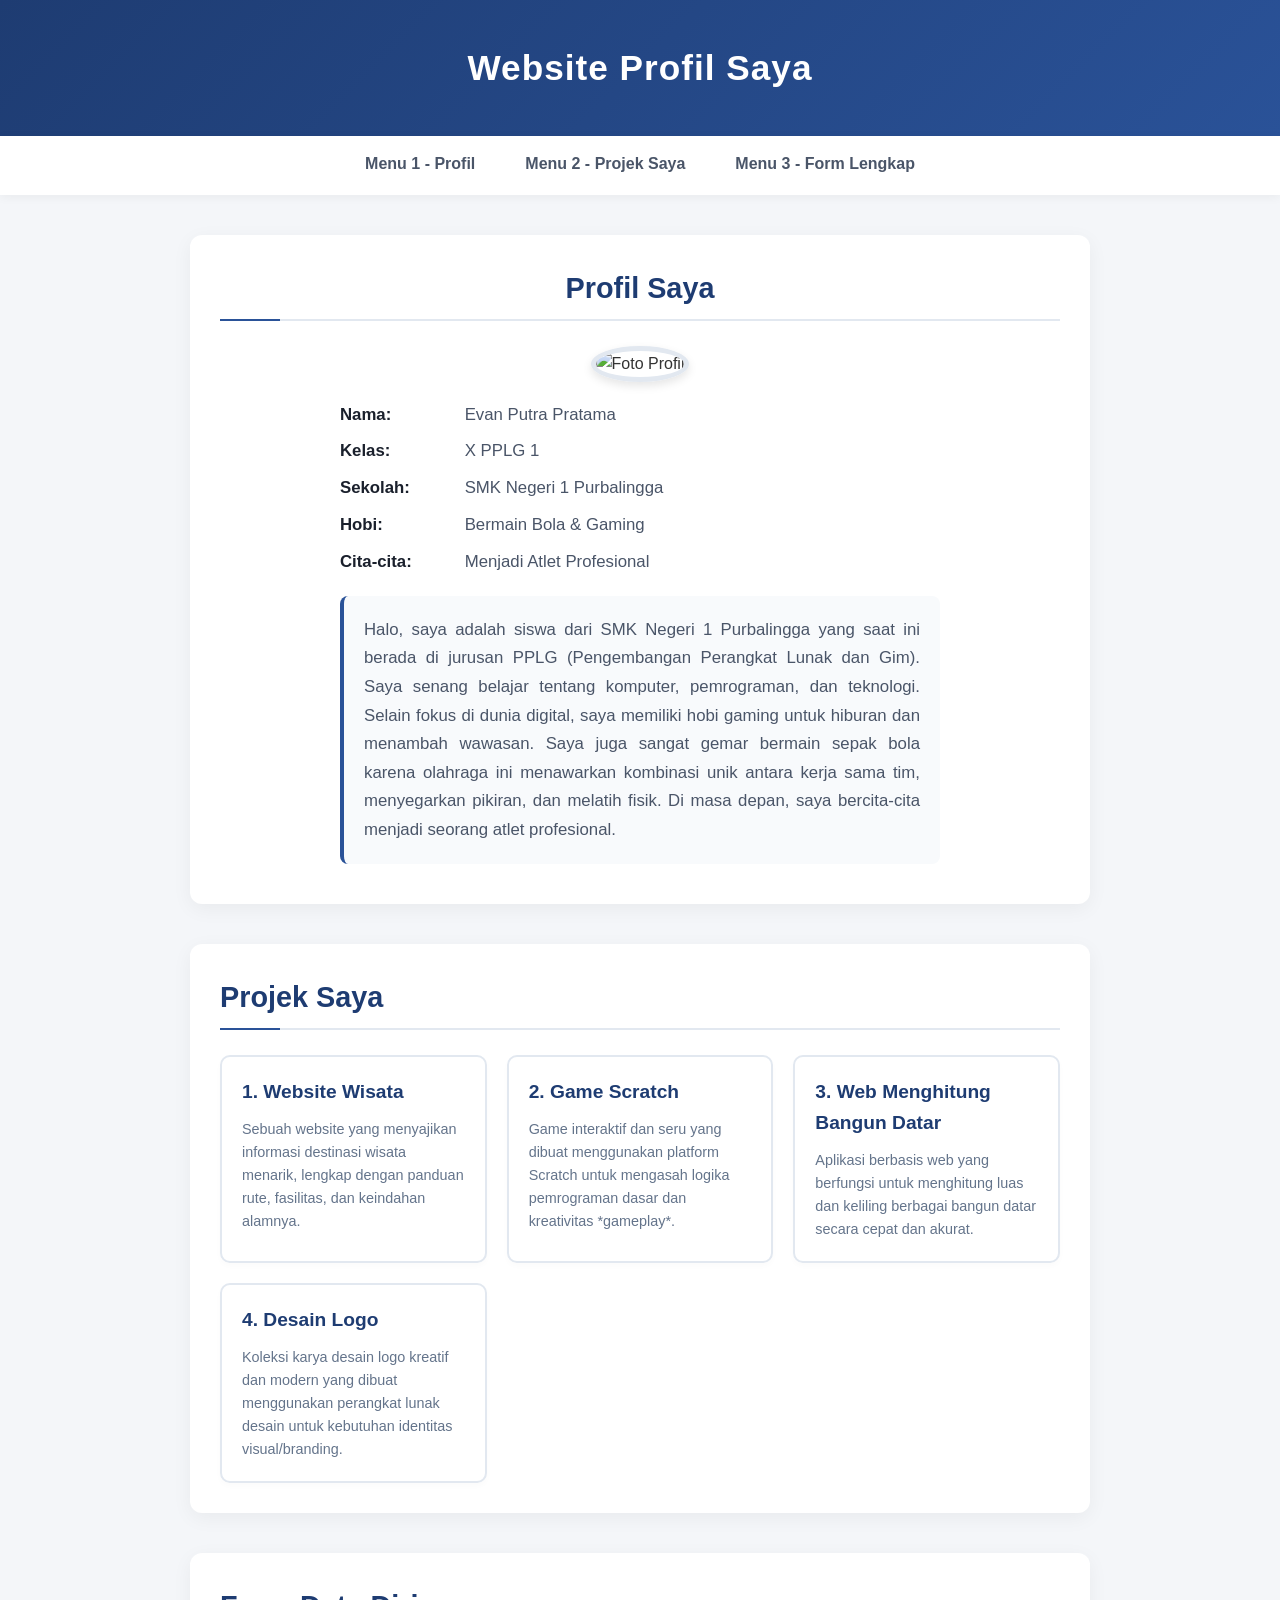
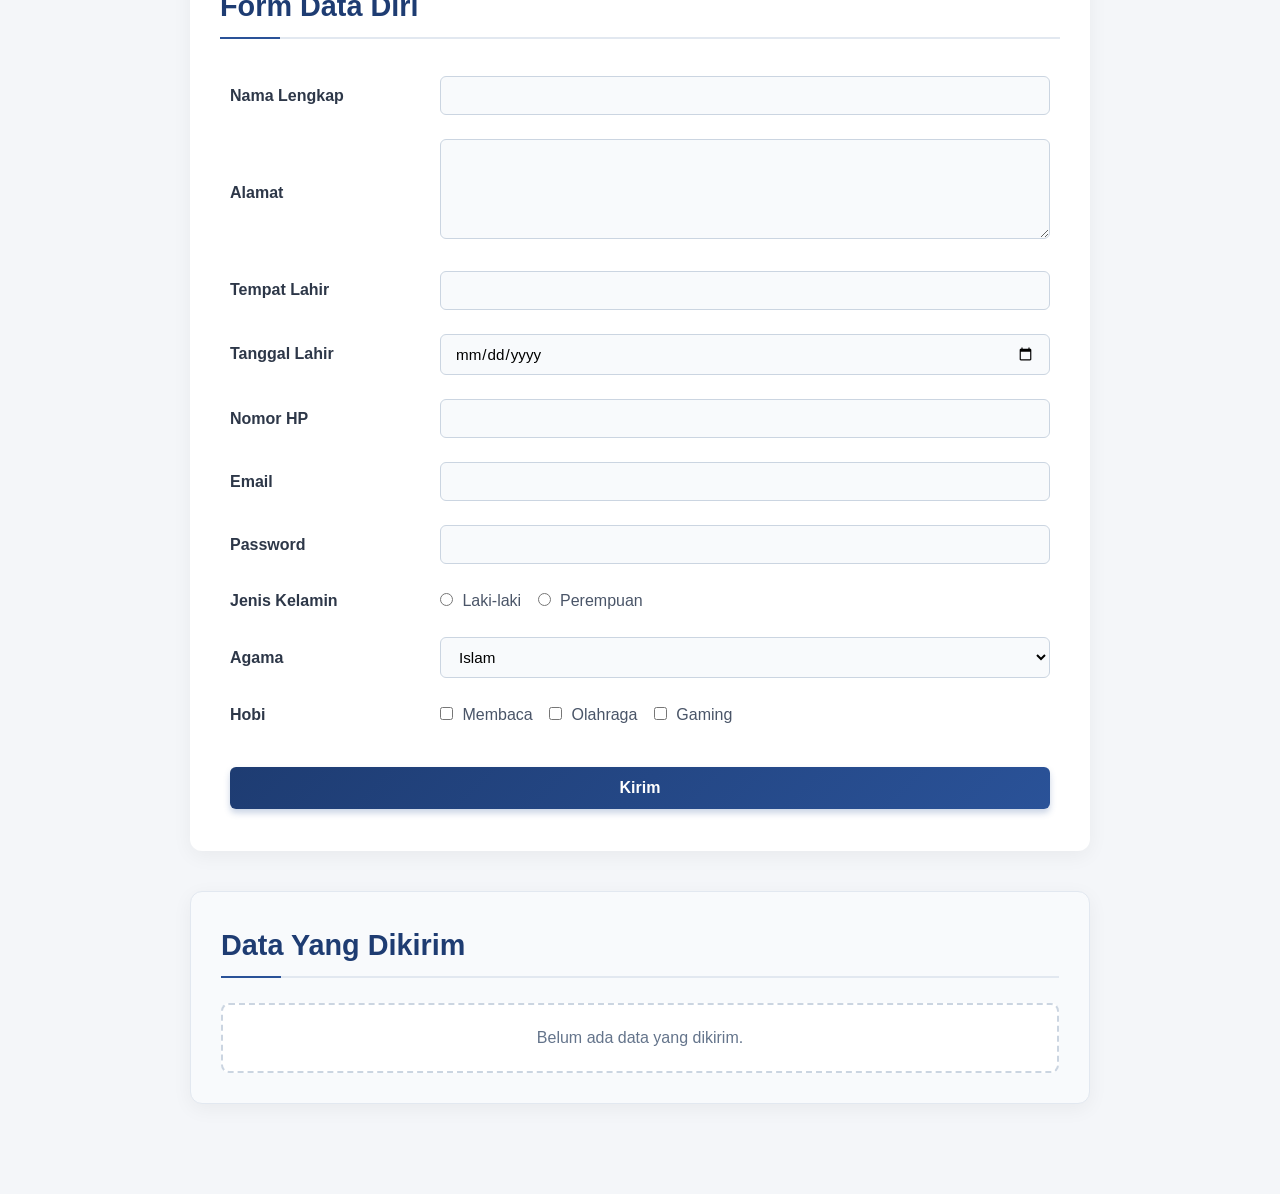
==== index.html @ 64e7a9c4 "Create index.html" ====
<!DOCTYPE html>
<html lang="id">
<head>
    <meta charset="UTF-8">
    <meta name="viewport" content="width=device-width, initial-scale=1.0">
    <title>Website Profil dan Form</title>
    <link rel="stylesheet" href="evan.css">
</head>
<body>

    <header>
        <h1>Website Profil Saya</h1>
    </header>

    <nav>
        <a href="#profil">Menu 1 - Profil</a>
        <a href="#projek">Menu 2 - Projek Saya</a> <a href="#form">Menu 3 - Form Lengkap</a>
    </nav>

    <section id="profil" class="profil">
        <h2>Profil Saya</h2>
        <img src="c:\Users\Hype AMD\Downloads\foto_png.png" alt="Foto Profil">
        <p><b>Nama:</b> Evan Putra Pratama</p>
        <p><b>Kelas:</b> X PPLG 1</p>
        <p><b>Sekolah:</b> SMK Negeri 1 Purbalingga</p>
        <p><b>Hobi:</b> Bermain Bola & Gaming</p>
        <p><b>Cita-cita:</b> Menjadi Atlet Profesional</p>
        <p>
            Halo, saya adalah siswa dari SMK Negeri 1 Purbalingga yang saat ini berada di jurusan PPLG (Pengembangan Perangkat Lunak dan Gim). 
            Saya senang belajar tentang komputer, pemrograman, dan teknologi. Selain fokus di dunia digital, saya memiliki hobi gaming 
            untuk hiburan dan menambah wawasan. Saya juga sangat gemar bermain sepak bola karena olahraga ini menawarkan kombinasi unik 
            antara kerja sama tim, menyegarkan pikiran, dan melatih fisik. Di masa depan, saya bercita-cita menjadi seorang atlet profesional.
        </p>
    </section>

    <section id="projek" class="projek-container">
        <h2>Projek Saya</h2>
        <div class="projek-grid">
            
            <div class="projek-item">
                <h3>1. Website Wisata</h3>
                <p>Sebuah website yang menyajikan informasi destinasi wisata menarik, lengkap dengan panduan rute, fasilitas, dan keindahan alamnya.</p>
                </div>

            <div class="projek-item">
                <h3>2. Game Scratch</h3>
                <p>Game interaktif dan seru yang dibuat menggunakan platform Scratch untuk mengasah logika pemrograman dasar dan kreativitas *gameplay*.</p>
            </div>

            <div class="projek-item">
                <h3>3. Web Menghitung Bangun Datar</h3>
                <p>Aplikasi berbasis web yang berfungsi untuk menghitung luas dan keliling berbagai bangun datar secara cepat dan akurat.</p>
            </div>

            <div class="projek-item">
                <h3>4. Desain Logo</h3>
                <p>Koleksi karya desain logo kreatif dan modern yang dibuat menggunakan perangkat lunak desain untuk kebutuhan identitas visual/branding.</p>
            </div>

        </div>
    </section>

    <section id="form">
        <h2>Form Data Diri</h2>
        <form id="mainForm">
            <table>
                <tr>
                    <td>Nama Lengkap</td>
                    <td><input type="text" id="inputNama" required></td>
                </tr>
                <tr>
                    <td>Alamat</td>
                    <td><textarea id="inputAlamat" required></textarea></td>
                </tr>
                <tr>
                    <td>Tempat Lahir</td>
                    <td><input type="text" id="inputTempat" required></td>
                </tr>
                <tr>
                    <td>Tanggal Lahir</td>
                    <td><input type="date" id="inputTanggal" required></td>
                </tr>
                <tr>
                    <td>Nomor HP</td>
                    <td><input type="tel" id="inputHP" required></td>
                </tr>
                <tr>
                    <td>Email</td>
                    <td><input type="email" id="inputEmail" required></td>
                </tr>
                <tr>
                    <td>Password</td>
                    <td><input type="password" id="inputPassword" required></td>
                </tr>
                <tr>
                    <td>Jenis Kelamin</td>
                    <td>
                        <input type="radio" name="jk" value="Laki-laki" required> Laki-laki
                        <input type="radio" name="jk" value="Perempuan"> Perempuan
                    </td>
                </tr>
                <tr>
                    <td>Agama</td>
                    <td>
                        <select id="inputAgama">
                            <option value="Islam">Islam</option>
                            <option value="Kristen">Kristen</option>
                            <option value="Katolik">Katolik</option>
                            <option value="Hindu">Hindu</option>
                            <option value="Buddha">Buddha</option>
                        </select>
                    </td>
                </tr>
                <tr>
                    <td>Hobi</td>
                    <td>
                        <input type="checkbox" name="hobi" value="Membaca"> Membaca
                        <input type="checkbox" name="hobi" value="Olahraga"> Olahraga
                        <input type="checkbox" name="hobi" value="Gaming"> Gaming
                    </td>
                </tr>
                <tr>
                    <td colspan="2">
                        <button type="submit">Kirim</button>
                    </td>
                </tr>
            </table>
        </form>
    </section>

    <section id="hasilData">
        <h2>Data Yang Dikirim</h2>
        <div id="output">
            <p>Belum ada data yang dikirim.</p>
        </div>
    </section>

    <script src="evan.js"></script>
</body>
</html>
---- evan.css ----
* {
    box-sizing: border-box;
    margin: 0;
    padding: 0;
}

body {
    font-family: 'Segoe UI', Tahoma, Geneva, Verdana, sans-serif;
    line-height: 1.6;
    color: #333333;
    background-color: #f4f6f9;
    padding-bottom: 50px;
}


header {
    background: linear-gradient(135deg, #1e3c72 0%, #2a5298 100%);
    color: #ffffff;
    text-align: center;
    padding: 40px 20px;
    box-shadow: 0 4px 15px rgba(0, 0, 0, 0.1);
}

header h1 {
    font-size: 2.2rem;
    letter-spacing: 1px;
    font-weight: 700;
}


nav {
    background-color: #ffffff;
    display: flex;
    justify-content: center;
    position: sticky;
    top: 0;
    z-index: 1000;
    box-shadow: 0 2px 10px rgba(0, 0, 0, 0.05);
}

nav a {
    display: block;
    color: #4a5568;
    padding: 15px 25px;
    text-decoration: none;
    font-weight: 600;
    transition: all 0.3s ease;
    border-bottom: 3px solid transparent;
}

nav a:hover {
    color: #2a5298;
    background-color: #f8fafc;
    border-bottom: 3px solid #2a5298;
}


section {
    max-width: 900px;
    margin: 40px auto;
    padding: 30px;
    background-color: #ffffff;
    border-radius: 12px;
    box-shadow: 0 5px 20px rgba(0, 0, 0, 0.05);
}

section h2 {
    color: #1e3c72;
    font-size: 1.8rem;
    margin-bottom: 25px;
    position: relative;
    padding-bottom: 8px;
    border-bottom: 2px solid #e2e8f0;
}

section h2::after {
    content: '';
    position: absolute;
    bottom: -2px;
    left: 0;
    width: 60px;
    height: 2px;
    background-color: #2a5298;
}


.profil {
    text-align: center;
}

.profil img {
    width: 180px;
    height: 180px;
    border-radius: 50%;
    object-fit: cover;
    margin-bottom: 20px;
    border: 5px solid #e2e8f0;
    box-shadow: 0 4px 10px rgba(0, 0, 0, 0.1);
    transition: transform 0.3s ease;
}

.profil img:hover {
    transform: scale(1.05);
}

.profil p {
    font-size: 1.05rem;
    margin-bottom: 10px;
    color: #4a5568;
    text-align: left;
    max-width: 600px;
    margin-left: auto;
    margin-right: auto;
}

.profil p b {
    color: #1a202c;
    display: inline-block;
    width: 120px;
}


.profil p:last-child {
    text-align: justify;
    margin-top: 20px;
    padding: 20px;
    background-color: #f8fafc;
    border-radius: 8px;
    border-left: 4px solid #2a5298;
    line-height: 1.7;
}


.projek-grid {
    display: grid;
    grid-template-columns: repeat(auto-fit, minmax(200px, 1fr));
    gap: 20px;
    margin-top: 20px;
}

.projek-item {
    background-color: #ffffff;
    border: 2px solid #e2e8f0; 
    border-radius: 10px;
    padding: 20px;
    box-shadow: 0 3px 6px rgba(0, 0, 0, 0.02);
    transition: all 0.3s ease;
}


.projek-item:hover {
    border-color: #2a5298;
    transform: translateY(-5px); 
    box-shadow: 0 10px 20px rgba(42, 82, 152, 0.12); 
}

.projek-item h3 {
    color: #1e3c72;
    font-size: 1.2rem;
    margin-bottom: 10px;
    font-weight: 600;
}

.projek-item p {
    color: #64748b;
    font-size: 0.9rem;
    line-height: 1.6;
}


form {
    width: 100%;
}

table {
    width: 100%;
    border-collapse: collapse;
}

td {
    padding: 12px 10px;
    vertical-align: middle;
    color: #4a5568;
}

td:first-child {
    width: 25%;
    font-weight: 600;
    color: #2d3748;
}

/* Desain Input Form */
input[type="text"],
input[type="date"],
input[type="tel"],
input[type="email"],
input[type="password"],
textarea,
select {
    width: 100%;
    padding: 10px 14px;
    border: 1px solid #cbd5e1;
    border-radius: 6px;
    font-family: inherit;
    font-size: 0.95rem;
    background-color: #f8fafc;
    transition: all 0.3s ease;
}

/* Efek saat form diklik/fokus */
input:focus,
textarea:focus,
select:focus {
    outline: none;
    border-color: #2a5298;
    background-color: #ffffff;
    box-shadow: 0 0 0 3px rgba(42, 82, 152, 0.15);
}

textarea {
    height: 100px;
    resize: vertical;
}


input[type="radio"],
input[type="checkbox"] {
    margin-right: 5px;
    margin-left: 12px;
    cursor: pointer;
}

input[type="radio"]:first-child,
input[type="checkbox"]:first-child {
    margin-left: 0;
}


button[type="submit"] {
    background: linear-gradient(135deg, #1e3c72 0%, #2a5298 100%);
    color: white;
    border: none;
    padding: 12px 30px;
    font-size: 1rem;
    font-weight: 600;
    border-radius: 6px;
    cursor: pointer;
    box-shadow: 0 4px 6px rgba(42, 82, 152, 0.25);
    transition: all 0.3s ease;
    width: 100%;
    margin-top: 15px;
}

button[type="submit"]:hover {
    opacity: 0.95;
    transform: translateY(-2px);
}


#hasilData {
    background-color: #f8fafc;
    border: 1px solid #e2e8f0;
}

#output {
    background-color: #ffffff;
    padding: 20px;
    border-radius: 8px;
    border: 2px dashed #cbd5e1;
    color: #64748b;
    text-align: center;
}


@media (max-width: 768px) {
    section {
        margin: 20px 15px;
        padding: 20px;
    }

    nav {
        flex-direction: column;
    }

    nav a {
        width: 100%;
        text-align: center;
        padding: 12px;
    }

    .projek-grid {
        grid-template-columns: 1fr; 
    }

    td {
        display: block;
        width: 100% !important;
        padding: 6px 0;
    }
    
    td:first-child {
        margin-top: 10px;
    }
}
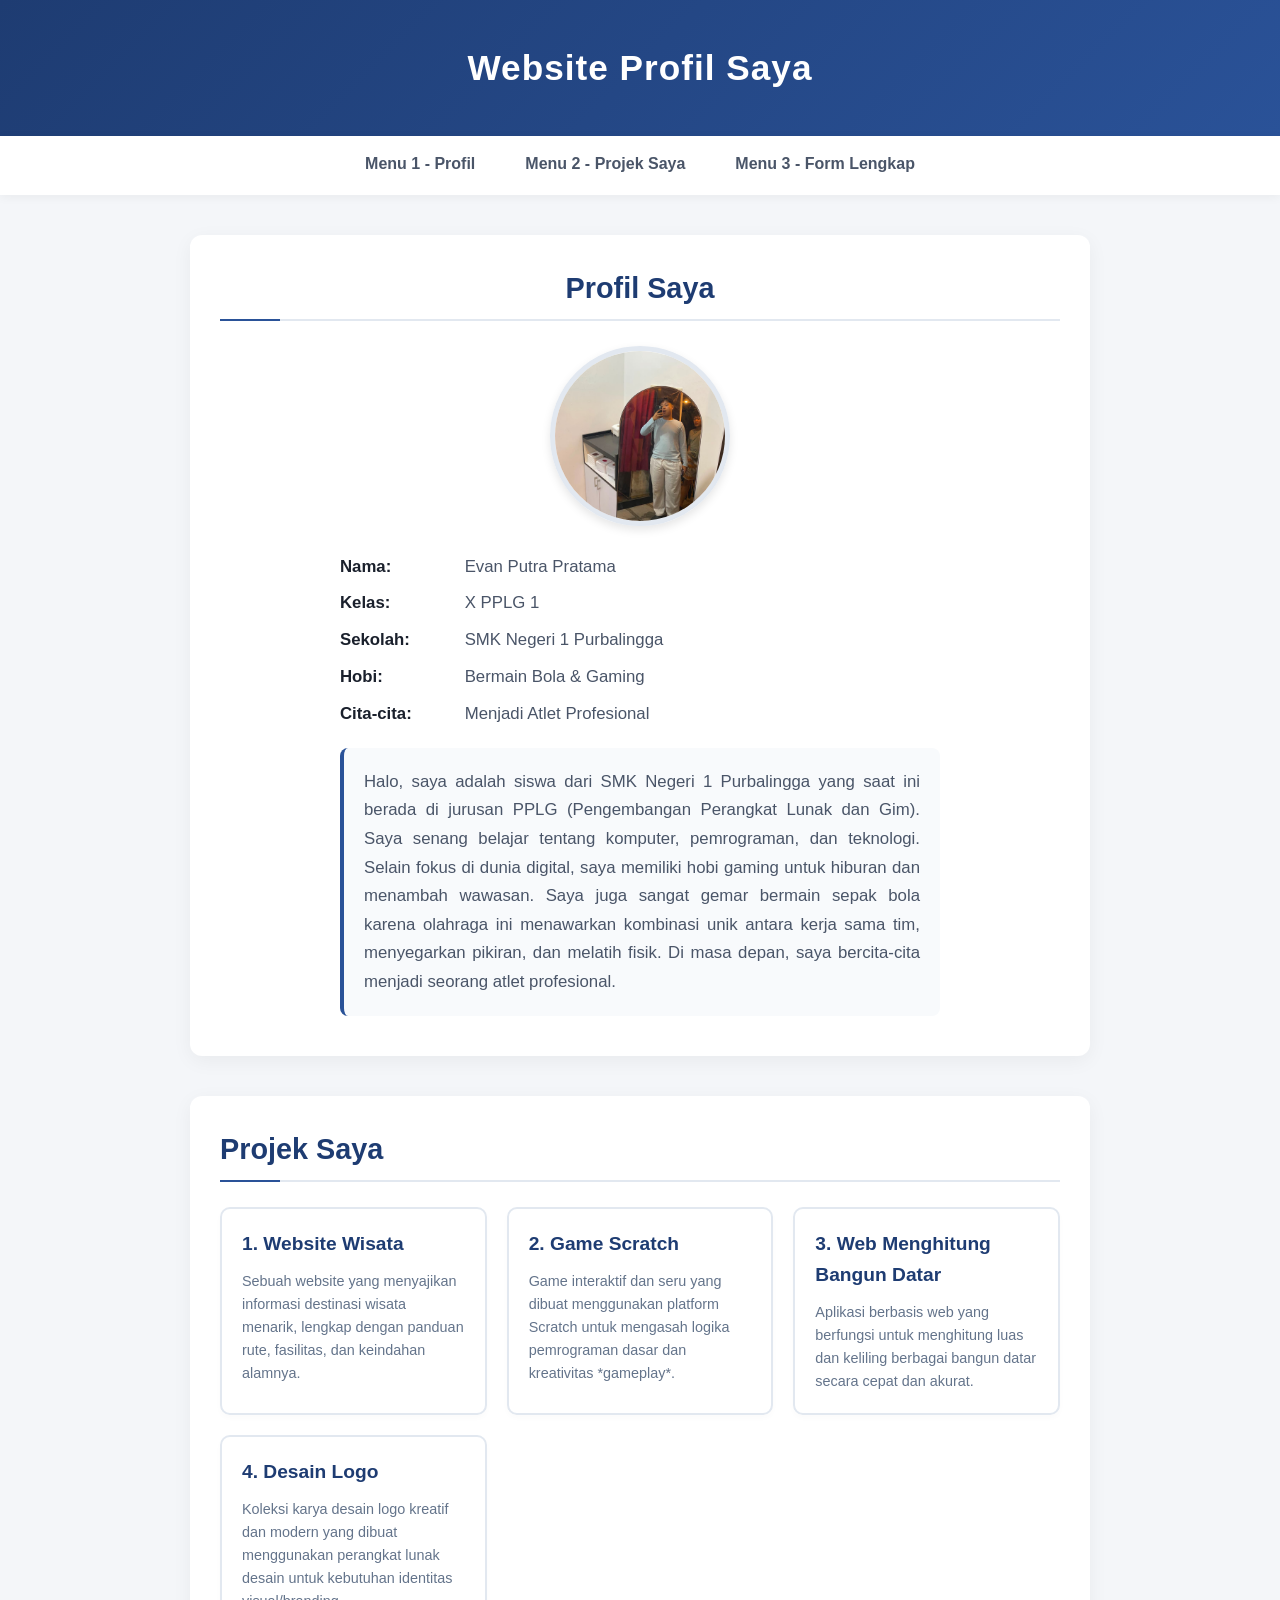
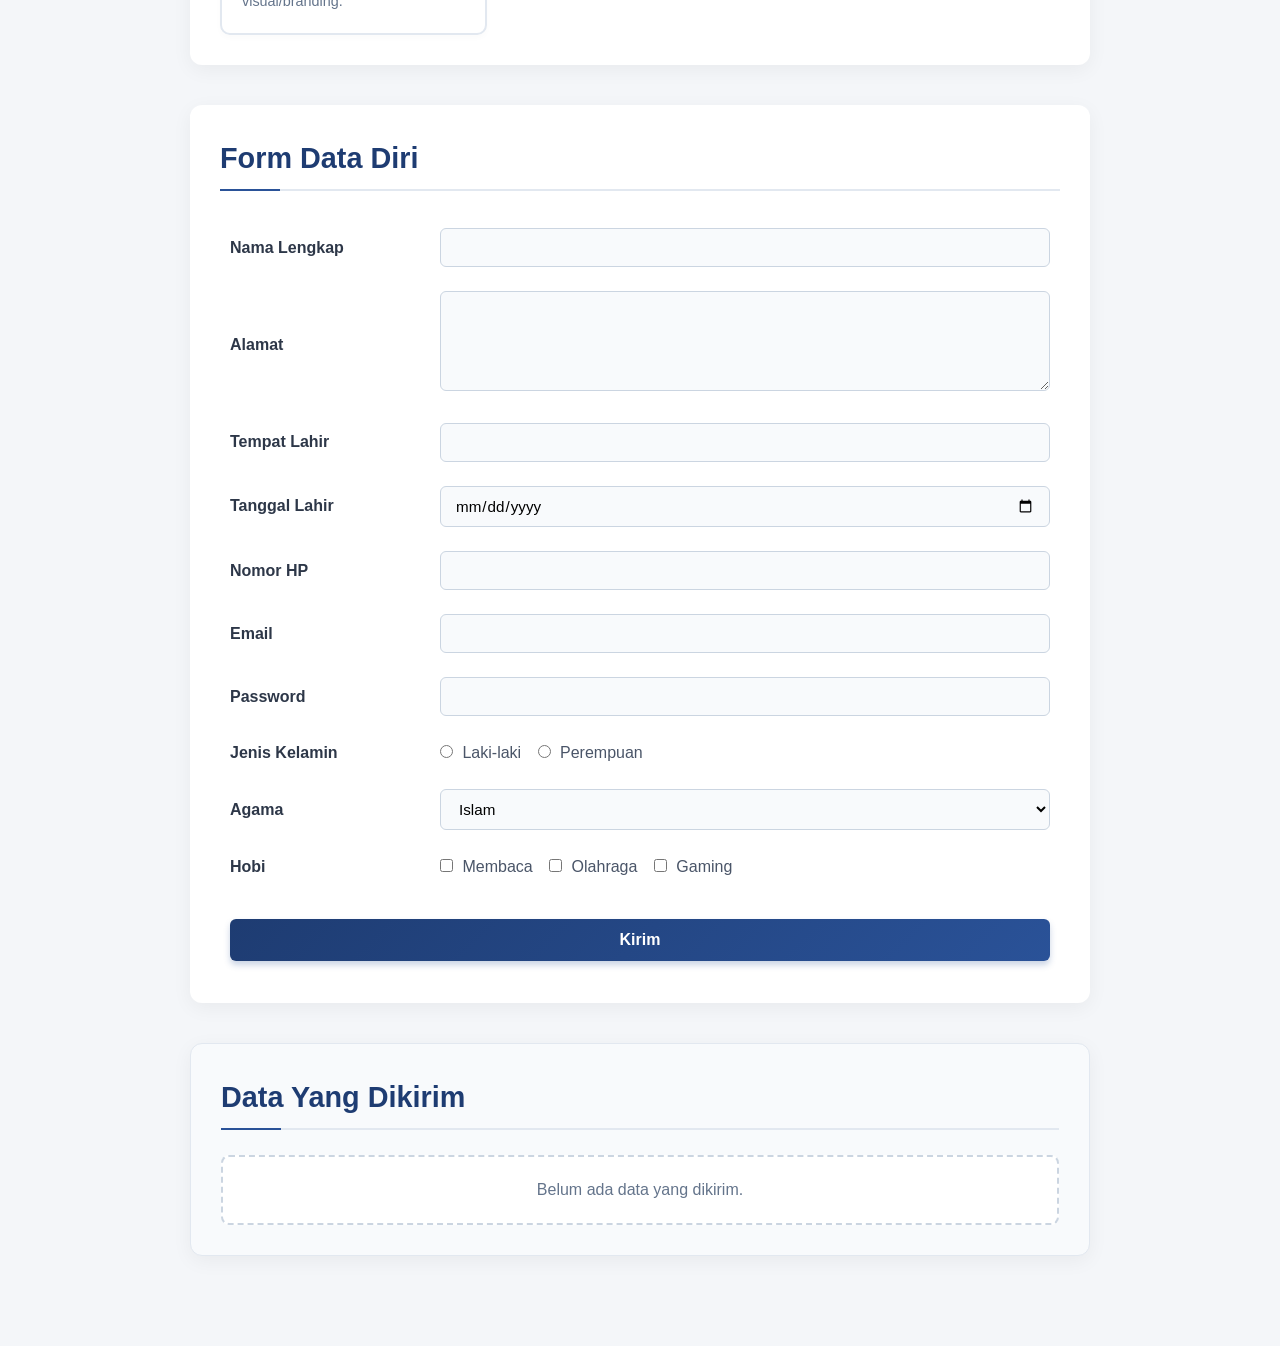
==== commit 48187072: "Update index.html" ====
--- a/index.html
+++ b/index.html
@@ -19,7 +19,7 @@
 
     <section id="profil" class="profil">
         <h2>Profil Saya</h2>
-        <img src="c:\Users\Hype AMD\Downloads\foto_png.png" alt="Foto Profil">
+        <img src="foto_png.png" alt="Foto Profil">
         <p><b>Nama:</b> Evan Putra Pratama</p>
         <p><b>Kelas:</b> X PPLG 1</p>
         <p><b>Sekolah:</b> SMK Negeri 1 Purbalingga</p>
